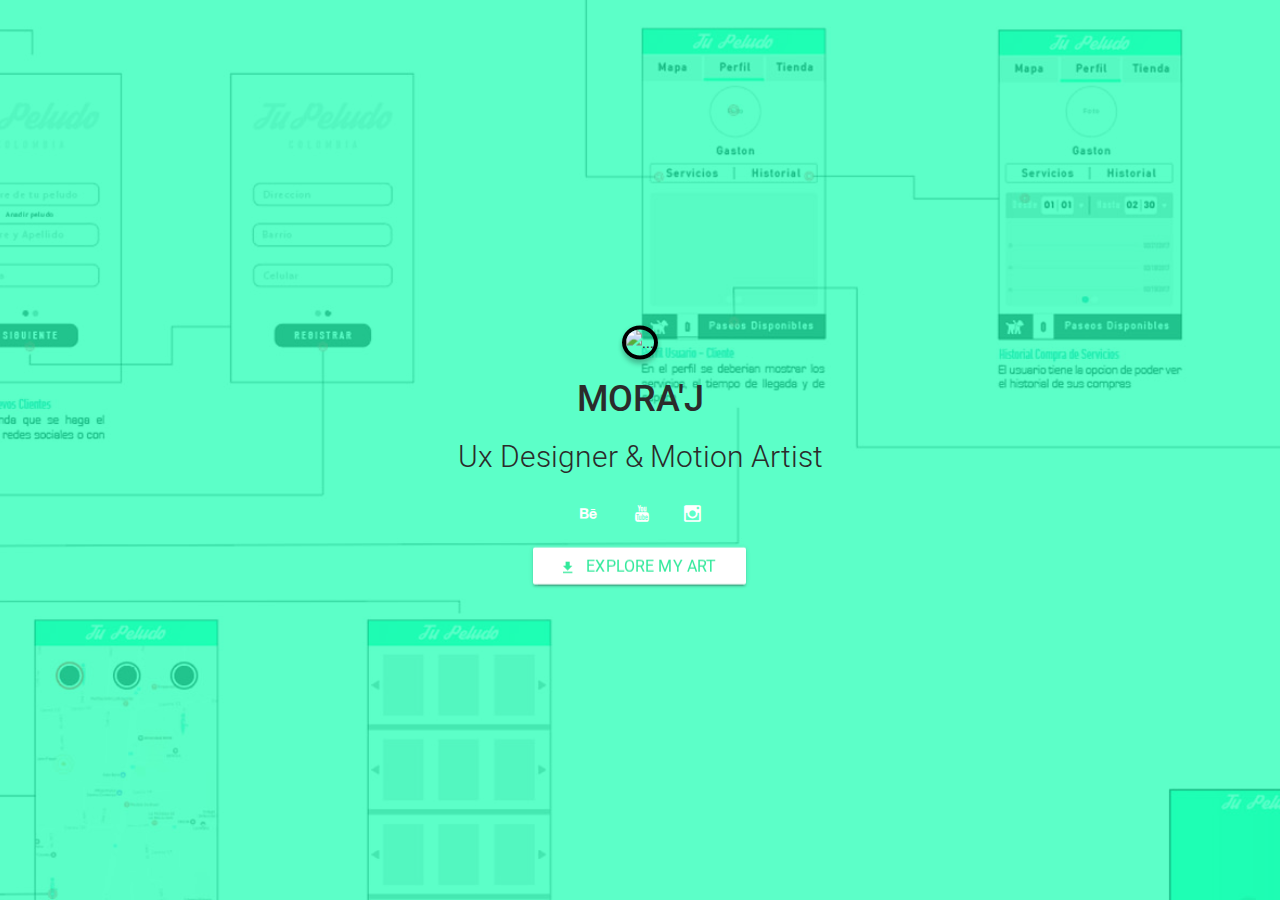
==== index.html @ 78e5c104 "Update index.html" ====
<!DOCTYPE html>
<html lang="en">




  <head>
    <meta charset="utf-8">
    <meta http-equiv="X-UA-Compatible" content="IE=edge">
    <meta name="viewport" content="width=device-width, initial-scale=1">
    <meta name="viewport" content="width=device-width, initial-scale=1.0, minimum-scale=1.0, maximum-scale=1.0, user-scalable=no">
    <meta name="theme-color" content="#333">
    <title>Art Moraj</title>
    <meta name="description" content="Material Style Theme">
    <link rel="stylesheet" href="./css/plugins.min.css" />
    <link rel="stylesheet" href="./css/style.light-blue-500.min.css" />
  
  </head>


 <body>
    <div id="ms-preload" class="ms-preload">
      <div id="status">
        <div class="spinner">
          <div class="dot1"></div>
          <div class="dot2"></div>
        </div>
      </div>
    </div>
   

        <!-- container -->
      </nav>
      <div class="intro-full ms-hero-img-keyboard ms-hero-bg-primary color-white" id="home">
        <div class="intro-full-content index-1">
          <div class="container">
            <div class="text-center mb-4">
              <img src="../ARTMORAJ_PORTFOLIO/img/artmoraj_logo.png" alt="..." class="ms-avatar animated rollIn animation-delay-5">
              <h1 class="no-m color-white center-block fw-500 mt-2 animated zoomInRight animation-delay-7">MORA'J</h1>
              <h2 class="animated zoomInRight animation-delay-8">Ux Designer & Motion Artist</h2>
              <a href="https://www.behance.net/moraj7" target="_blank" class="btn-circle btn-circle-white animated zoomInUp animation-delay-8">
                <i class="zmdi zmdi-behance"></i>
               

              </a>
              <a href="https://www.youtube.com/channel/UC6G9vT7blfCvZ6kJKlzR4wQ" target="_blank"class="btn-circle btn-circle-white animated zoomInUp animation-delay-9">
                                   

                <i class="zmdi zmdi-youtube"></i>
              
           
              <a href="https://www.instagram.com/artmoraj/" target="_blank" class="btn-circle btn-circle-white animated zoomInUp animation-delay-11">

                <i class="zmdi zmdi-instagram">
</i>
              </a>
   
              <br>
              <a href="home.html" class="btn btn-white btn-lg color-primary btn-raised animated fadeInUp animation-delay-16">
                <i class="zmdi zmdi-download"></i> Explore my Art </a>
            </div>
          </div>
        </div>
      </div>

    <script src=".//js/plugins.min.js"></script>
    <script src="./js/app.min.js"></script>
    <script src="./js/lead-cv-full.js"></script>
  </body>





</html>
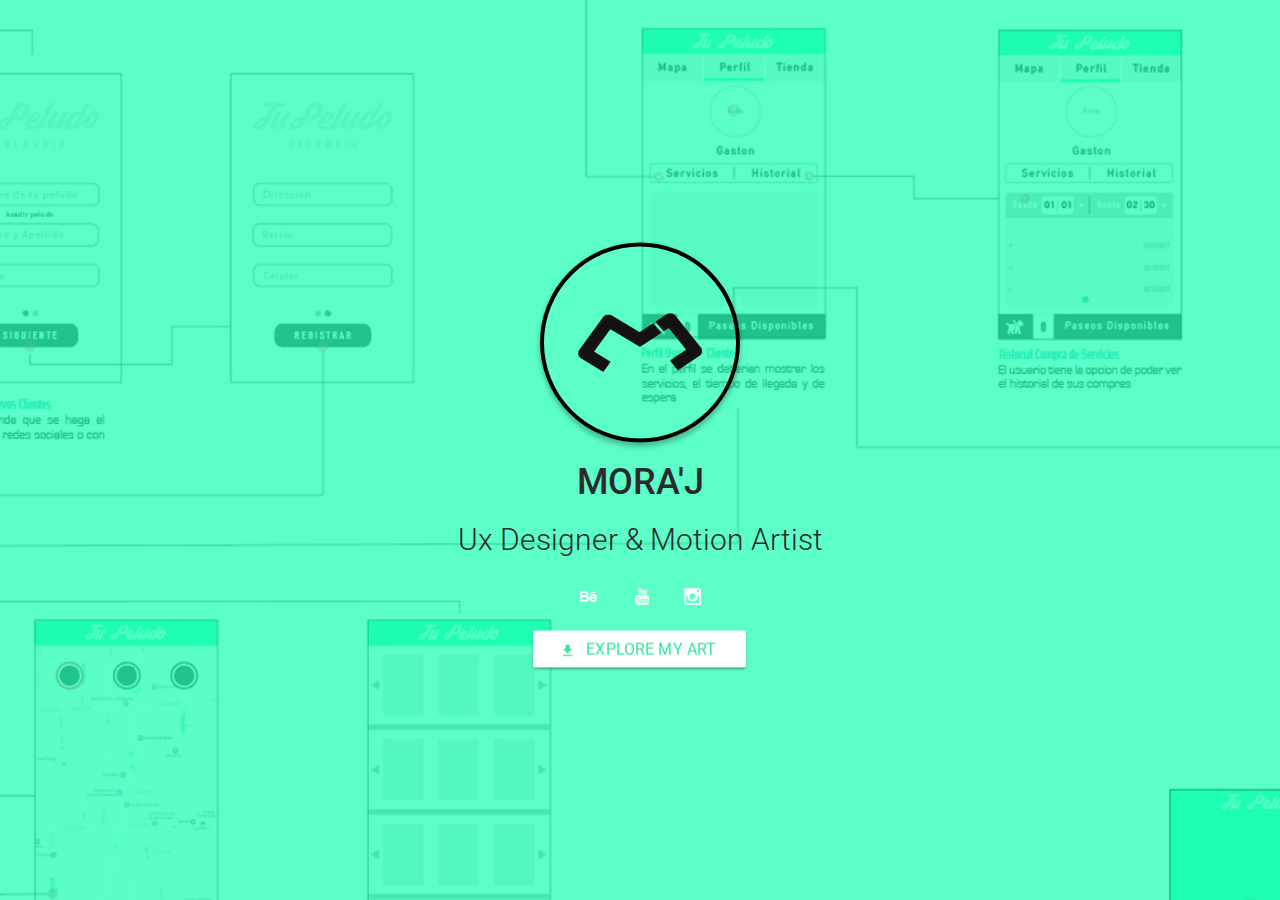
==== commit 575c6a33: "Update index.html" ====
--- a/index.html
+++ b/index.html
@@ -12,8 +12,8 @@
     <meta name="theme-color" content="#333">
     <title>Art Moraj</title>
     <meta name="description" content="Material Style Theme">
-    <link rel="stylesheet" href="./css/plugins.min.css" />
-    <link rel="stylesheet" href="./css/style.light-blue-500.min.css" />
+    <link rel="stylesheet" href="css/plugins.min.css" />
+    <link rel="stylesheet" href="css/style.light-blue-500.min.css" />
   
   </head>
 
@@ -35,7 +35,7 @@
         <div class="intro-full-content index-1">
           <div class="container">
             <div class="text-center mb-4">
-              <img src="../ARTMORAJ_PORTFOLIO/img/artmoraj_logo.png" alt="..." class="ms-avatar animated rollIn animation-delay-5">
+              <img src="img/artmoraj_logo.png" alt="..." class="ms-avatar animated rollIn animation-delay-5">
               <h1 class="no-m color-white center-block fw-500 mt-2 animated zoomInRight animation-delay-7">MORA'J</h1>
               <h2 class="animated zoomInRight animation-delay-8">Ux Designer & Motion Artist</h2>
               <a href="https://www.behance.net/moraj7" target="_blank" class="btn-circle btn-circle-white animated zoomInUp animation-delay-8">
@@ -63,9 +63,9 @@
         </div>
       </div>
 
-    <script src=".//js/plugins.min.js"></script>
-    <script src="./js/app.min.js"></script>
-    <script src="./js/lead-cv-full.js"></script>
+    <script src="js/plugins.min.js"></script>
+    <script src="js/app.min.js"></script>
+    <script src="js/lead-cv-full.js"></script>
   </body>
 
 
